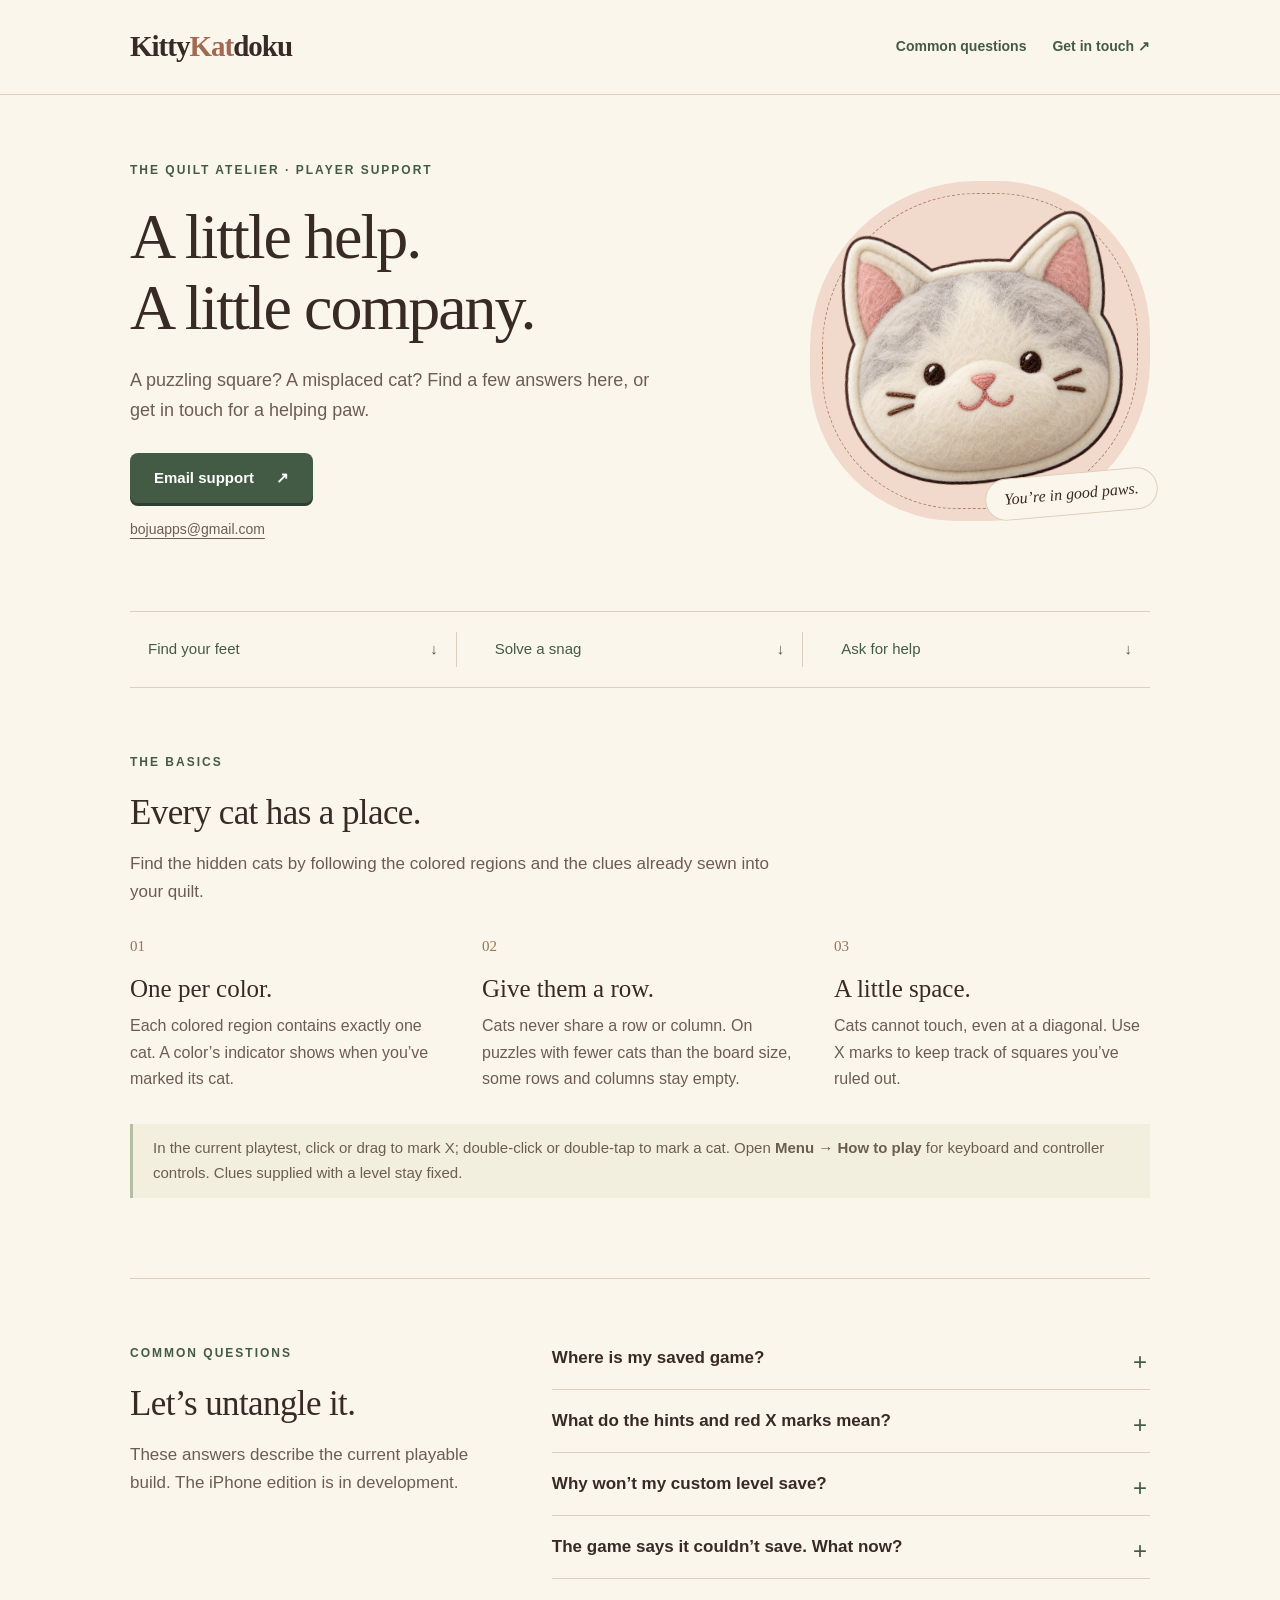
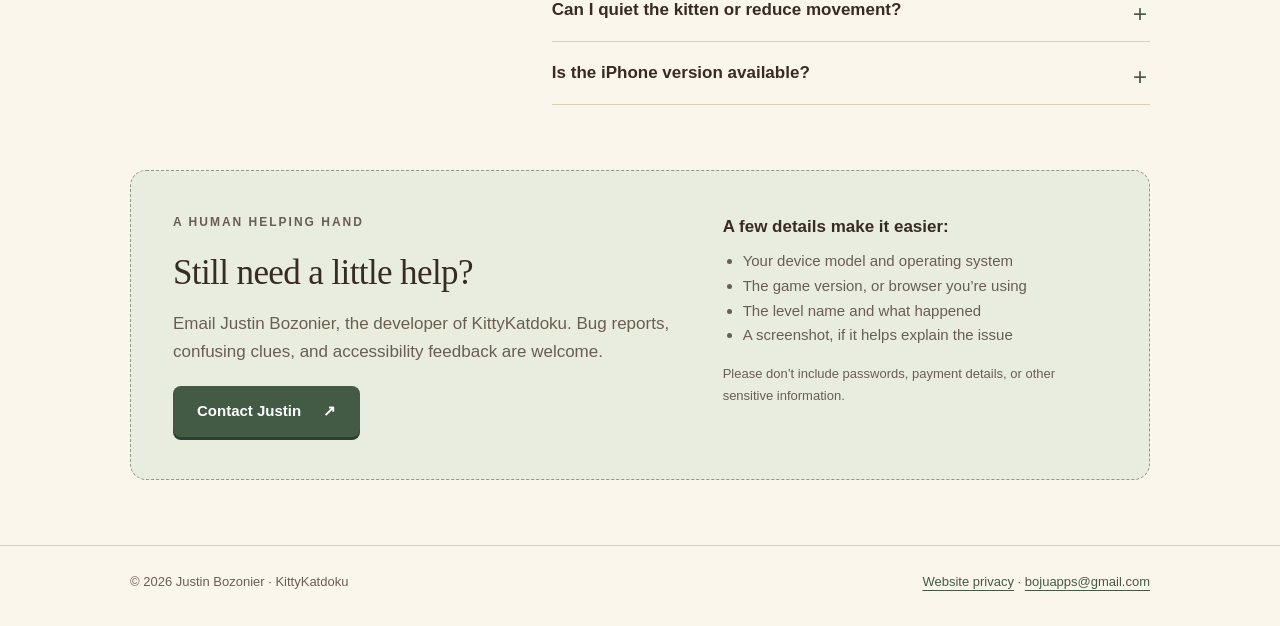
==== index.html @ 961985bb "Publish KittyKatdoku player support site" ====
<!doctype html>
<html lang="en">
<head>
<meta charset="utf-8"><meta name="viewport" content="width=device-width, initial-scale=1">
<meta name="description" content="KittyKatdoku player support. Learn the puzzle rules, troubleshoot saves and custom levels, or contact Justin Bozonier for help.">
<meta name="theme-color" content="#fbf6ec"><title>KittyKatdoku — Player Support</title>
<link rel="canonical" href="https://jcbozonier.github.io/kittykatdoku-support/"><link rel="stylesheet" href="styles.css">
</head>
<body>
<a class="skip" href="#main">Skip to content</a>
<header><nav class="wrap nav" aria-label="Main navigation"><a class="brand" href="./">Kitty<span>Kat</span>doku</a><div class="nav-links"><a href="#questions">Common questions</a><a href="#contact">Get in touch ↗</a></div></nav></header>
<main id="main" class="wrap">
<section class="hero" aria-labelledby="welcome"><div><p class="eyebrow">The quilt atelier · Player support</p><h1 id="welcome">A little help.<br>A little company.</h1><p class="lede">A puzzling square? A misplaced cat? Find a few answers here, or get in touch for a helping paw.</p><a class="button" href="mailto:bojuapps@gmail.com?subject=KittyKatdoku%20support">Email support <span aria-hidden="true">↗</span></a><a class="email" href="mailto:bojuapps@gmail.com">bojuapps@gmail.com</a></div><div class="hero-art"><img src="cat.png" width="1254" height="1254" alt="A smiling cream-colored cat sewn from soft felt"><span class="art-note">You’re in good paws.</span></div></section>
<nav class="quick" aria-label="Help topics"><a href="#how-to-play">Find your feet <span aria-hidden="true">↓</span></a><a href="#questions">Solve a snag <span aria-hidden="true">↓</span></a><a href="#contact">Ask for help <span aria-hidden="true">↓</span></a></nav>
<section id="how-to-play" class="section" aria-labelledby="rules-heading"><p class="eyebrow">The basics</p><h2 id="rules-heading">Every cat has a place.</h2><p class="intro">Find the hidden cats by following the colored regions and the clues already sewn into your quilt.</p><div class="rules"><div class="rule"><h3>One per color.</h3><p>Each colored region contains exactly one cat. A color’s indicator shows when you’ve marked its cat.</p></div><div class="rule"><h3>Give them a row.</h3><p>Cats never share a row or column. On puzzles with fewer cats than the board size, some rows and columns stay empty.</p></div><div class="rule"><h3>A little space.</h3><p>Cats cannot touch, even at a diagonal. Use X marks to keep track of squares you’ve ruled out.</p></div></div><p class="notes">In the current playtest, click or drag to mark X; double-click or double-tap to mark a cat. Open <strong>Menu → How to play</strong> for keyboard and controller controls. Clues supplied with a level stay fixed.</p></section>
<section id="questions" class="section faq" aria-labelledby="faq-heading"><div><p class="eyebrow">Common questions</p><h2 id="faq-heading">Let’s untangle it.</h2><p class="intro">These answers describe the current playable build. The iPhone edition is in development.</p></div><div>
<details><summary>Where is my saved game?</summary><p>Choose <strong>Continue</strong> on the title screen to resume an unfinished puzzle. Progress, preferences, and custom levels are saved locally. In the browser, use the same browser and device; clearing site data can remove your saves. Cross-device sync is not currently available.</p></details>
<details><summary>What do the hints and red X marks mean?</summary><p>Cat and X hints are fixed clues supplied with the level. A wrong cat guess becomes a red X. Those red X marks and fixed clues remain when you reset the puzzle.</p></details>
<details><summary>Why won’t my custom level save?</summary><p>Each region needs exactly one hidden cat. Cats must occupy different rows and columns and cannot touch diagonally. Cat hints must match hidden cats; X hints must be on empty squares. Use a new level ID if the ID belongs to a built-in level.</p><p>The editor shows the specific problem when you save. Your unfinished draft can be reopened for editing.</p></details>
<details><summary>The game says it couldn’t save. What now?</summary><p>Open <strong>Menu</strong> and choose <strong>Retry save</strong>. Check that your device has available storage and that your browser permits site storage. Avoid clearing site data while troubleshooting. If the warning remains, email the exact message and your device details.</p></details>
<details><summary>Can I quiet the kitten or reduce movement?</summary><p>Open <strong>Menu</strong> to adjust music and sound effects, turn kitten sounds off, or enable <strong>Reduced motion</strong>. Choose <strong>Resume</strong> when you’re ready to return to the puzzle.</p></details>
<details><summary>Is the iPhone version available?</summary><p>The iPhone edition of <strong>KittyKatdoku</strong> is in development. There is no App Store download link yet. You can try the <a href="https://jcbozonier.github.io/kittydoku/">current browser playtest</a>, which uses the earlier Kittydoku name and a landscape layout.</p></details>
</div></section>
<section id="contact" class="contact" aria-labelledby="contact-heading"><div><p class="eyebrow">A human helping hand</p><h2 id="contact-heading">Still need a little help?</h2><p>Email Justin Bozonier, the developer of KittyKatdoku. Bug reports, confusing clues, and accessibility feedback are welcome.</p><a class="button" href="mailto:bojuapps@gmail.com?subject=KittyKatdoku%20support">Contact Justin <span aria-hidden="true">↗</span></a></div><div><strong>A few details make it easier:</strong><ul><li>Your device model and operating system</li><li>The game version, or browser you’re using</li><li>The level name and what happened</li><li>A screenshot, if it helps explain the issue</li></ul><small>Please don’t include passwords, payment details, or other sensitive information.</small></div></section>
</main>
<footer><div class="wrap footer-inner"><p>© 2026 Justin Bozonier · KittyKatdoku</p><div><a href="privacy.html">Website privacy</a> · <a href="mailto:bojuapps@gmail.com">bojuapps@gmail.com</a></div></div></footer>
</body></html>
---- styles.css ----
:root{color-scheme:light;--paper:#fbf6ec;--ink:#382a25;--muted:#6c5d52;--green:#435b45;--line:#ddd0bb;--rose:#f1d9cc}*{box-sizing:border-box}html{scroll-behavior:smooth;scroll-padding-top:24px}body{margin:0;background:var(--paper);color:var(--ink);font:17px/1.65 -apple-system,BlinkMacSystemFont,"Segoe UI",sans-serif}a{color:var(--green);text-underline-offset:4px}a:hover{text-decoration-thickness:2px}a:focus-visible,summary:focus-visible{outline:3px solid #997038;outline-offset:5px;border-radius:3px}.skip{position:absolute;left:20px;top:-100px;background:white;padding:10px;z-index:3}.skip:focus{top:12px}.wrap{max-width:1080px;margin:auto;padding:0 30px}header{border-bottom:1px solid var(--line)}.nav{min-height:94px;display:flex;align-items:center;justify-content:space-between;gap:20px}.brand{font-family:Georgia,serif;font-size:29px;font-weight:bold;letter-spacing:-1px;color:var(--ink);text-decoration:none}.brand span{color:#a26953}.nav-links{display:flex;gap:26px;align-items:center;font-size:14px;font-weight:600}.nav-links a{text-decoration:none}.hero{display:grid;grid-template-columns:1.5fr 1fr;align-items:center;gap:40px;padding-top:66px;padding-bottom:70px}.eyebrow{font-size:12px;font-weight:750;letter-spacing:2px;text-transform:uppercase;color:var(--green);margin:0 0 20px}h1,h2,h3{font-family:Georgia,serif;font-weight:normal;line-height:1.12}h1{font-size:clamp(40px,5.4vw,64px);letter-spacing:-2px;margin:0 0 22px;max-width:650px}h2{font-size:35px;letter-spacing:-.6px;margin:0 0 18px}h3{font-size:25px;margin:0 0 10px}.lede{font-size:18px;color:var(--muted);max-width:520px;margin:0 0 27px}.button{display:inline-flex;align-items:center;justify-content:center;gap:22px;background:var(--green);color:white;text-decoration:none;padding:13px 24px;border-radius:8px;font-size:15px;font-weight:650;min-height:48px;box-shadow:0 3px 0 #2d3f30}.button:hover{background:#344a37}.email{display:block;font-size:14px;margin:15px 0 0;color:var(--muted)}.hero-art{position:relative;display:flex;justify-content:center;align-items:center;aspect-ratio:1;background:var(--rose);border-radius:49% 45% 47% 43%;max-width:340px;justify-self:end;width:100%;isolation:isolate}.hero-art:before{content:"";position:absolute;inset:12px;border:1px dashed #b2846b;border-radius:inherit;z-index:-1}.hero-art img{width:85%;height:auto;display:block;transform:rotate(-7deg)}.art-note{position:absolute;bottom:6px;right:-8px;font-family:Georgia,serif;font-style:italic;background:var(--paper);padding:7px 18px;border:1px solid var(--line);border-radius:30px;transform:rotate(-5deg);font-size:16px}.quick{border-top:1px solid var(--line);border-bottom:1px solid var(--line);display:grid;grid-template-columns:repeat(3,1fr);padding:20px 0;gap:20px}.quick a{font-size:15px;display:flex;justify-content:space-between;text-decoration:none;padding:5px 18px;border-right:1px solid var(--line)}.quick a:last-child{border:0}.section{padding:65px 0}.intro{max-width:670px;color:var(--muted);margin:0 0 30px}.rules{counter-reset:rule;display:grid;grid-template-columns:repeat(3,1fr);gap:36px}.rule{counter-increment:rule}.rule:before{content:"0" counter(rule);font:15px/1.4 Georgia,serif;color:#977555;display:block;margin-bottom:18px}.rule p{font-size:16px;color:var(--muted);margin:0}.notes{border-left:3px solid #b4bea2;padding:12px 20px;margin-top:32px;color:var(--muted);font-size:15px;background:#f2efdf}.faq{display:grid;grid-template-columns:1fr 1.7fr;gap:70px;border-top:1px solid var(--line)}details{border-bottom:1px solid var(--line);padding:17px 0}details:first-child{padding-top:0}summary{cursor:pointer;font-weight:650;font-size:17px;list-style:none;padding-right:33px;position:relative}summary::-webkit-details-marker{display:none}summary:after{content:"+";position:absolute;right:3px;top:-2px;color:var(--green);font-size:24px;font-weight:400}details[open] summary:after{content:"−"}details p,details ul{font-size:16px;color:var(--muted);margin:14px 0 4px}details li{margin:8px 0}.contact{padding:42px;background:#e8eddf;border:1px dashed #8c9d7e;border-radius:16px;margin-bottom:65px;display:grid;grid-template-columns:1.3fr 1fr;gap:50px}.contact p{color:var(--muted);margin:0 0 20px}.contact ul{padding-left:20px;color:var(--muted);font-size:15px;margin:8px 0}.contact small{display:block;color:var(--muted);font-size:13px;margin-top:15px}footer{border-top:1px solid var(--line);padding:25px 0 34px;font-size:13px;color:var(--muted)}.footer-inner{display:flex;justify-content:space-between;gap:20px;flex-wrap:wrap}.footer-inner p{margin:0}.document{max-width:740px;padding-top:65px;padding-bottom:65px}.document h1{font-size:52px}.document h2{font-size:28px;margin-top:35px}.document p,.document li{color:var(--muted)}.document .eyebrow{color:var(--green)}@media(max-width:700px){.wrap{padding-left:22px;padding-right:22px}.nav{min-height:82px;flex-wrap:wrap;padding-top:16px;padding-bottom:16px;gap:9px}.brand{font-size:26px}.nav-links{gap:18px;font-size:13px}.hero{grid-template-columns:1fr;gap:30px;padding-top:38px;padding-bottom:38px}.hero-art{max-width:220px;justify-self:center}.hero h1{font-size:43px}.hero .lede{font-size:17px}.quick{grid-template-columns:1fr;gap:0;padding:8px 0}.quick a{border-right:0;border-bottom:1px solid var(--line);padding:12px 0}.section{padding:42px 0}.rules{grid-template-columns:1fr;gap:28px}.rule:before{margin-bottom:9px}.faq{grid-template-columns:1fr;gap:20px}.contact{grid-template-columns:1fr;gap:24px;padding:25px;margin-bottom:42px}.contact h2{font-size:31px}.document{padding-top:38px}.document h1{font-size:42px}}@media(prefers-reduced-motion:reduce){html{scroll-behavior:auto}}
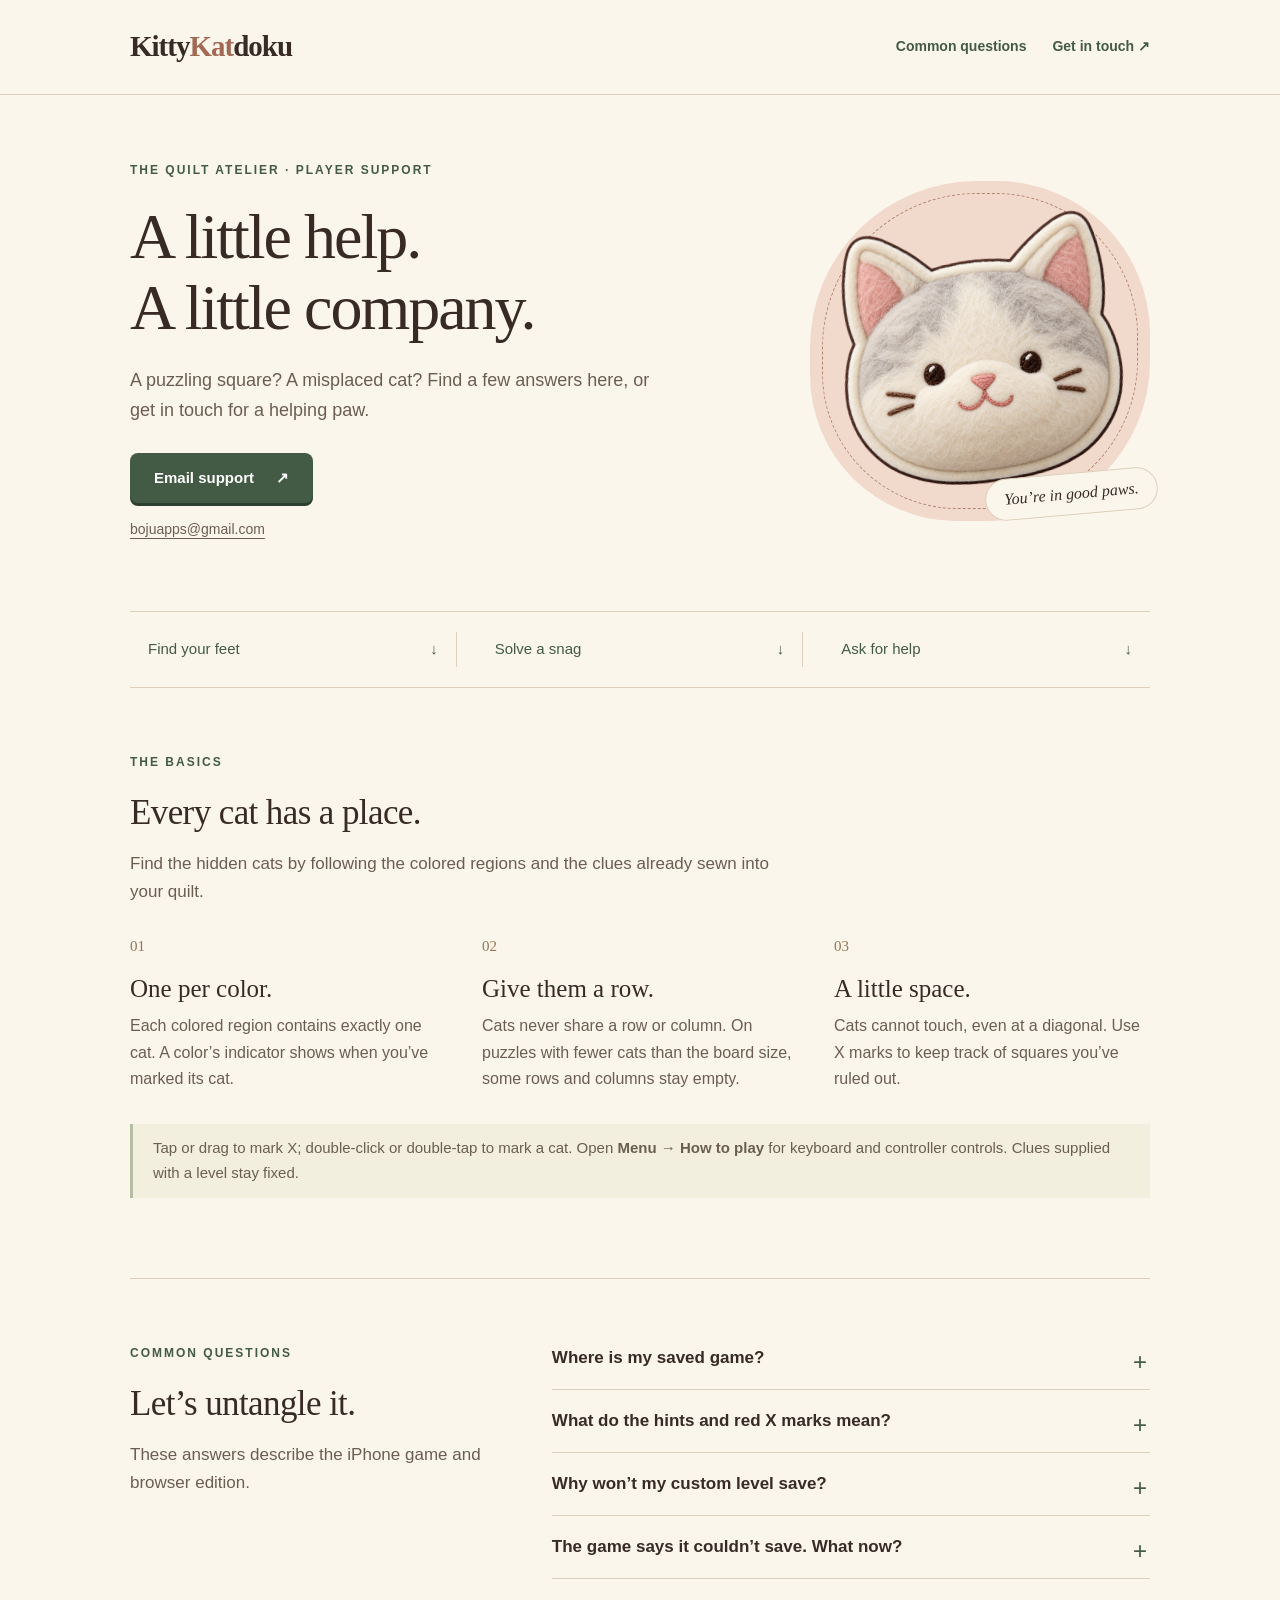
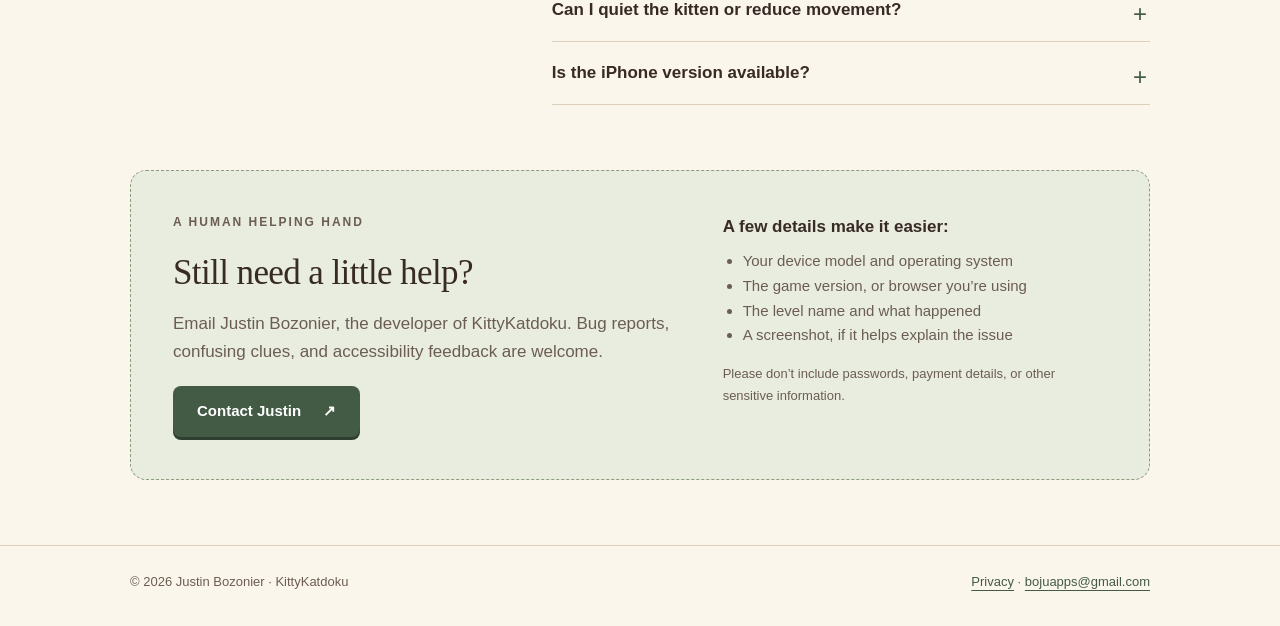
==== commit bf8024a0: "Publish KittyKatdoku app privacy and support information" ====
--- a/index.html
+++ b/index.html
@@ -12,16 +12,16 @@
 <main id="main" class="wrap">
 <section class="hero" aria-labelledby="welcome"><div><p class="eyebrow">The quilt atelier · Player support</p><h1 id="welcome">A little help.<br>A little company.</h1><p class="lede">A puzzling square? A misplaced cat? Find a few answers here, or get in touch for a helping paw.</p><a class="button" href="mailto:bojuapps@gmail.com?subject=KittyKatdoku%20support">Email support <span aria-hidden="true">↗</span></a><a class="email" href="mailto:bojuapps@gmail.com">bojuapps@gmail.com</a></div><div class="hero-art"><img src="cat.png" width="1254" height="1254" alt="A smiling cream-colored cat sewn from soft felt"><span class="art-note">You’re in good paws.</span></div></section>
 <nav class="quick" aria-label="Help topics"><a href="#how-to-play">Find your feet <span aria-hidden="true">↓</span></a><a href="#questions">Solve a snag <span aria-hidden="true">↓</span></a><a href="#contact">Ask for help <span aria-hidden="true">↓</span></a></nav>
-<section id="how-to-play" class="section" aria-labelledby="rules-heading"><p class="eyebrow">The basics</p><h2 id="rules-heading">Every cat has a place.</h2><p class="intro">Find the hidden cats by following the colored regions and the clues already sewn into your quilt.</p><div class="rules"><div class="rule"><h3>One per color.</h3><p>Each colored region contains exactly one cat. A color’s indicator shows when you’ve marked its cat.</p></div><div class="rule"><h3>Give them a row.</h3><p>Cats never share a row or column. On puzzles with fewer cats than the board size, some rows and columns stay empty.</p></div><div class="rule"><h3>A little space.</h3><p>Cats cannot touch, even at a diagonal. Use X marks to keep track of squares you’ve ruled out.</p></div></div><p class="notes">In the current playtest, click or drag to mark X; double-click or double-tap to mark a cat. Open <strong>Menu → How to play</strong> for keyboard and controller controls. Clues supplied with a level stay fixed.</p></section>
-<section id="questions" class="section faq" aria-labelledby="faq-heading"><div><p class="eyebrow">Common questions</p><h2 id="faq-heading">Let’s untangle it.</h2><p class="intro">These answers describe the current playable build. The iPhone edition is in development.</p></div><div>
+<section id="how-to-play" class="section" aria-labelledby="rules-heading"><p class="eyebrow">The basics</p><h2 id="rules-heading">Every cat has a place.</h2><p class="intro">Find the hidden cats by following the colored regions and the clues already sewn into your quilt.</p><div class="rules"><div class="rule"><h3>One per color.</h3><p>Each colored region contains exactly one cat. A color’s indicator shows when you’ve marked its cat.</p></div><div class="rule"><h3>Give them a row.</h3><p>Cats never share a row or column. On puzzles with fewer cats than the board size, some rows and columns stay empty.</p></div><div class="rule"><h3>A little space.</h3><p>Cats cannot touch, even at a diagonal. Use X marks to keep track of squares you’ve ruled out.</p></div></div><p class="notes">Tap or drag to mark X; double-click or double-tap to mark a cat. Open <strong>Menu → How to play</strong> for keyboard and controller controls. Clues supplied with a level stay fixed.</p></section>
+<section id="questions" class="section faq" aria-labelledby="faq-heading"><div><p class="eyebrow">Common questions</p><h2 id="faq-heading">Let’s untangle it.</h2><p class="intro">These answers describe the iPhone game and browser edition.</p></div><div>
 <details><summary>Where is my saved game?</summary><p>Choose <strong>Continue</strong> on the title screen to resume an unfinished puzzle. Progress, preferences, and custom levels are saved locally. In the browser, use the same browser and device; clearing site data can remove your saves. Cross-device sync is not currently available.</p></details>
 <details><summary>What do the hints and red X marks mean?</summary><p>Cat and X hints are fixed clues supplied with the level. A wrong cat guess becomes a red X. Those red X marks and fixed clues remain when you reset the puzzle.</p></details>
 <details><summary>Why won’t my custom level save?</summary><p>Each region needs exactly one hidden cat. Cats must occupy different rows and columns and cannot touch diagonally. Cat hints must match hidden cats; X hints must be on empty squares. Use a new level ID if the ID belongs to a built-in level.</p><p>The editor shows the specific problem when you save. Your unfinished draft can be reopened for editing.</p></details>
 <details><summary>The game says it couldn’t save. What now?</summary><p>Open <strong>Menu</strong> and choose <strong>Retry save</strong>. Check that your device has available storage and that your browser permits site storage. Avoid clearing site data while troubleshooting. If the warning remains, email the exact message and your device details.</p></details>
 <details><summary>Can I quiet the kitten or reduce movement?</summary><p>Open <strong>Menu</strong> to adjust music and sound effects, turn kitten sounds off, or enable <strong>Reduced motion</strong>. Choose <strong>Resume</strong> when you’re ready to return to the puzzle.</p></details>
-<details><summary>Is the iPhone version available?</summary><p>The iPhone edition of <strong>KittyKatdoku</strong> is in development. There is no App Store download link yet. You can try the <a href="https://jcbozonier.github.io/kittydoku/">current browser playtest</a>, which uses the earlier Kittydoku name and a landscape layout.</p></details>
+<details><summary>Is the iPhone version available?</summary><p>The iPhone edition of <strong>KittyKatdoku</strong> is being prepared for App Store review. There is no App Store download link yet. You can try the <a href="https://jcbozonier.github.io/kittydoku/">current browser playtest</a>, which supports portrait and landscape play.</p></details>
 </div></section>
 <section id="contact" class="contact" aria-labelledby="contact-heading"><div><p class="eyebrow">A human helping hand</p><h2 id="contact-heading">Still need a little help?</h2><p>Email Justin Bozonier, the developer of KittyKatdoku. Bug reports, confusing clues, and accessibility feedback are welcome.</p><a class="button" href="mailto:bojuapps@gmail.com?subject=KittyKatdoku%20support">Contact Justin <span aria-hidden="true">↗</span></a></div><div><strong>A few details make it easier:</strong><ul><li>Your device model and operating system</li><li>The game version, or browser you’re using</li><li>The level name and what happened</li><li>A screenshot, if it helps explain the issue</li></ul><small>Please don’t include passwords, payment details, or other sensitive information.</small></div></section>
 </main>
-<footer><div class="wrap footer-inner"><p>© 2026 Justin Bozonier · KittyKatdoku</p><div><a href="privacy.html">Website privacy</a> · <a href="mailto:bojuapps@gmail.com">bojuapps@gmail.com</a></div></div></footer>
+<footer><div class="wrap footer-inner"><p>© 2026 Justin Bozonier · KittyKatdoku</p><div><a href="privacy.html">Privacy</a> · <a href="mailto:bojuapps@gmail.com">bojuapps@gmail.com</a></div></div></footer>
 </body></html>
